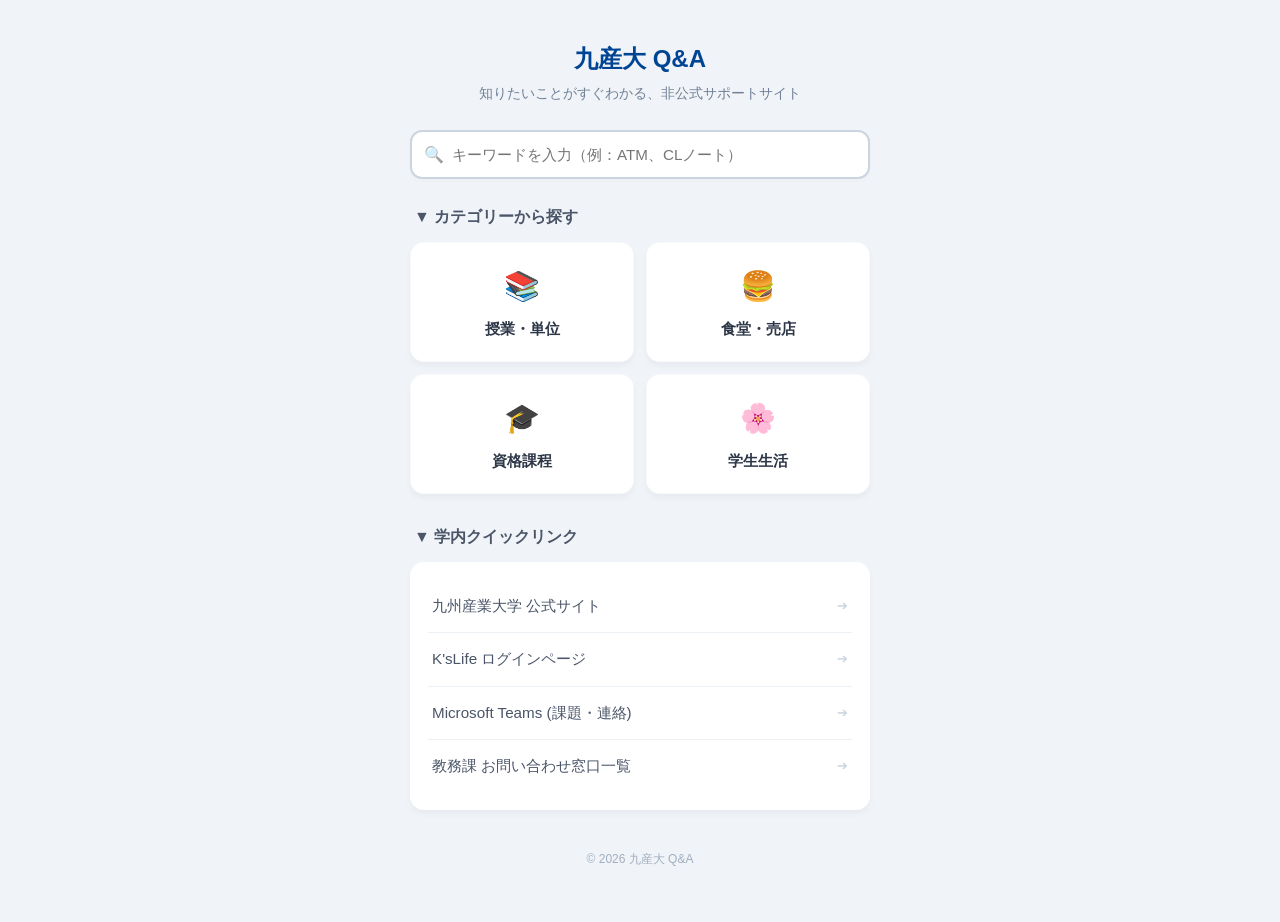
==== index.html @ 9331c020 "Add files via upload" ====
<!DOCTYPE html>
<html lang="ja">
<head>
    <meta charset="UTF-8">
    <meta name="viewport" content="width=device-width, initial-scale=1.0">
    <title>九産大生のための学生生活ガイド</title>
    <link rel="stylesheet" href="style.css">
</head>
<body>

    <div class="container">
        
        <header>
            <h1>九産大 Q&A</h1>
            <p>知りたいことがすぐわかる、非公式サポートサイト</p>
        </header>

        <div class="search-container">
            <input type="text" class="search-bar" placeholder="キーワードを入力（例：ATM、CLノート）">
        </div>

        <p class="section-title">▼ カテゴリーから探す</p>
        <div class="grid-menu">
            
            <a href="jyugyo.html" class="menu-card">
                <span class="menu-icon">📚</span>
                <span class="menu-label">授業・単位</span>
            </a>

            <a href="syokudo.html" class="menu-card">
                <span class="menu-icon">🍔</span>
                <span class="menu-label">食堂・売店</span>
            </a>

            <a href="sikaku.html" class="menu-card">
                <span class="menu-icon">🎓</span>
                <span class="menu-label">資格課程</span>
            </a>

            <a href="seikatsu.html" class="menu-card">
                <span class="menu-icon">🌸</span>
                <span class="menu-label">学生生活</span>
            </a>

        </div>

        <p class="section-title">▼ 学内クイックリンク</p>
        <div class="quick-links">
            <ul class="link-list">
                <li>
                    <a href="https://www.kyusan-u.ac.id/" target="_blank" class="link-item">
                        九州産業大学 公式サイト
                    </a>
                </li>
                <li>
                    <a href="#" target="_blank" class="link-item">
                        K'sLife ログインページ
                    </a>
                </li>
                <li>
                    <a href="#" target="_blank" class="link-item">
                        Microsoft Teams (課題・連絡)
                    </a>
                </li>
                <li>
                    <a href="#" target="_blank" class="link-item">
                        教務課 お問い合わせ窓口一覧
                    </a>
                </li>
            </ul>
        </div>

        <footer>
            <p>© 2026 九産大 Q&A</p>
        </footer>

    </div>

</body>
</html>
---- style.css ----
/* ==========================================================================
           1. 全体のベースデザイン（Color & Typography）
           ========================================================================== */
        body {
            font-family: 'Helvetica Neue', Arial, 'Hiragino Kaku Gothic ProN', 'Hiragino Sans', Meiryo, sans-serif;
            background-color: #f0f4f8; /* 爽やかで目に優しい淡いブルーグレー */
            color: #2d3748;
            margin: 0;
            padding: 0;
            line-height: 1.6;
        }

        .container {
            max-width: 500px; /* スマホで一番見やすくなる横幅 */
            margin: 0 auto;
            padding: 20px;
            box-sizing: border-box;
        }

        /* ==========================================================================
           2. ヘッダーと検索バー
           ========================================================================== */
        header {
            text-align: center;
            padding: 20px 0 10px 0;
        }

        header h1 {
            font-size: 1.5rem;
            color: #004494; /* 九産大をイメージした誠実なディープブルー */
            margin: 0 0 5px 0;
            font-weight: 700;
        }

        header p {
            font-size: 0.85rem;
            color: #718096;
            margin: 0;
        }

        .search-container {
            margin: 15px 0 25px 0;
            position: relative;
        }

        .search-bar {
            width: 100%;
            padding: 14px 15px 14px 40px; /* 左側に虫眼鏡アイコンのスペースを空ける */
            font-size: 0.95rem;
            border: 2px solid #cbd5e0;
            border-radius: 12px;
            box-sizing: border-box;
            background-color: #fff;
            box-shadow: 0 2px 4px rgba(0,0,0,0.02);
            transition: all 0.3s ease;
        }

        /* 検索バーにフォーカスが当たった時のエフェクト */
        .search-bar:focus {
            outline: none;
            border-color: #004494;
            box-shadow: 0 4px 10px rgba(0,68,148,0.15);
        }

        /* 虫眼鏡の擬似アイコン */
        .search-container::before {
            content: "🔍";
            position: absolute;
            left: 14px;
            top: 50%;
            transform: translateY(-50%);
            font-size: 1rem;
            opacity: 0.6;
        }

        /* ==========================================================================
           3. 4つのメインカテゴリー（グリッドレイアウト）
           ========================================================================== */
        .section-title {
            font-size: 1rem;
            font-weight: bold;
            color: #4a5568;
            margin: 0 0 12px 4px;
        }

        .grid-menu {
            display: grid;
            grid-template-columns: repeat(2, 1fr); /* きれいに2列に並べる */
            gap: 12px; /* ボタン同士のすき間 */
            margin-bottom: 30px;
        }

        /* 押しやすいカード型ボタン */
        .menu-card {
            background-color: #ffffff;
            border-radius: 14px;
            padding: 20px 15px;
            text-align: center;
            text-decoration: none;
            color: #2d3748;
            box-shadow: 0 4px 6px rgba(0, 0, 0, 0.04);
            transition: transform 0.2s ease, box-shadow 0.2s ease;
            border: 1px solid rgba(0,0,0,0.02);
        }

        /* タップ・クリックしたときの立体的な動き */
        .menu-card:active {
            transform: scale(0.97);
            box-shadow: 0 2px 4px rgba(0,0,0,0.02);
        }

        .menu-icon {
            font-size: 1.8rem;
            display: block;
            margin-bottom: 8px;
        }

        .menu-label {
            font-size: 0.95rem;
            font-weight: bold;
            display: block;
        }

        /* ==========================================================================
           4. 在学生のためのクイックリンク
           ========================================================================== */
        .quick-links {
            background-color: #ffffff;
            border-radius: 14px;
            padding: 18px;
            box-shadow: 0 4px 6px rgba(0, 0, 0, 0.04);
        }

        .link-list {
            list-style: none;
            padding: 0;
            margin: 0;
        }

        .link-list li {
            border-bottom: 1px solid #edf2f7;
        }

        .link-list li:last-child {
            border-bottom: none; /* 最後の線の削除 */
        }

        .link-item {
            display: flex;
            justify-content: space-between;
            align-items: center;
            padding: 14px 4px;
            text-decoration: none;
            color: #4a5568;
            font-size: 0.95rem;
            font-weight: 500;
        }

        .link-item:active {
            background-color: #f7fafc;
        }

        /* 外部リンクマーク（矢印） */
        .link-item::after {
            content: "➔";
            color: #cbd5e0;
            font-size: 0.8rem;
            transition: transform 0.2s;
        }

        .link-item:hover::after {
            color: #004494;
            transform: translateX(3px);
        }

        /* 著作権表記 */
        footer {
            text-align: center;
            font-size: 0.75rem;
            color: #a0aec0;
            margin-top: 40px;
            padding-bottom: 20px;
        }
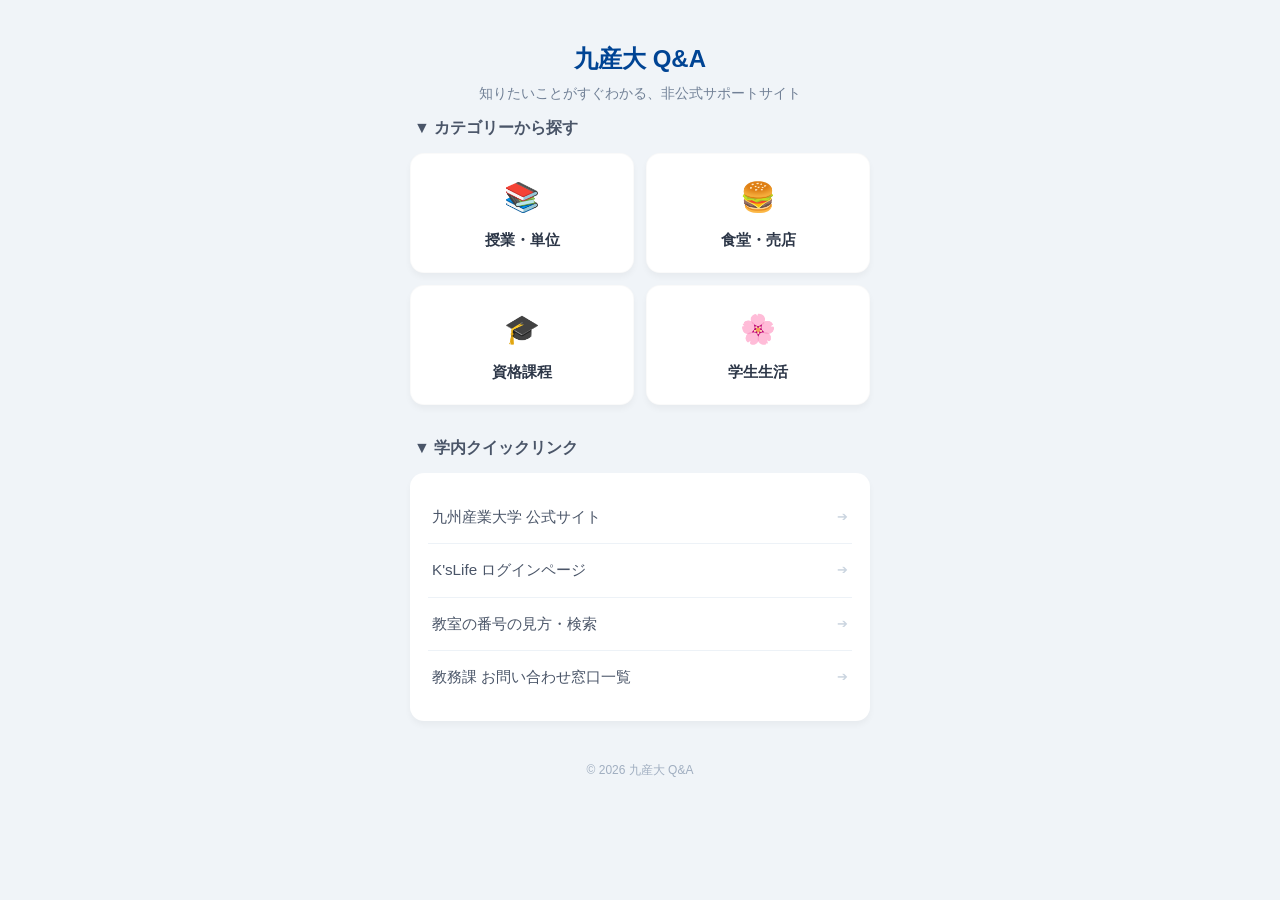
==== commit e90c5a04: "Add files via upload" ====
--- a/index.html
+++ b/index.html
@@ -14,10 +14,6 @@
             <h1>九産大 Q&A</h1>
             <p>知りたいことがすぐわかる、非公式サポートサイト</p>
         </header>
-
-        <div class="search-container">
-            <input type="text" class="search-bar" placeholder="キーワードを入力（例：ATM、CLノート）">
-        </div>
 
         <p class="section-title">▼ カテゴリーから探す</p>
         <div class="grid-menu">
@@ -48,22 +44,22 @@
         <div class="quick-links">
             <ul class="link-list">
                 <li>
-                    <a href="https://www.kyusan-u.ac.id/" target="_blank" class="link-item">
+                    <a href="https://www.kyusan-u.ac.jp/" target="_blank" class="link-item">
                         九州産業大学 公式サイト
                     </a>
                 </li>
                 <li>
-                    <a href="#" target="_blank" class="link-item">
+                    <a href="https://ksuweb.kyusan-u.ac.jp/lcu-web/?" target="_blank" class="link-item">
                         K'sLife ログインページ
                     </a>
                 </li>
                 <li>
-                    <a href="#" target="_blank" class="link-item">
-                        Microsoft Teams (課題・連絡)
+                    <a href="https://www.kyusan-u.ac.jp/eas/map/search.php" target="_blank" class="link-item">
+                        教室の番号の見方・検索
                     </a>
                 </li>
                 <li>
-                    <a href="#" target="_blank" class="link-item">
+                    <a href="https://www.kyusan-u.ac.jp/guide/inquiry/#contact" target="_blank" class="link-item">
                         教務課 お問い合わせ窓口一覧
                     </a>
                 </li>
--- a/style.css
+++ b/style.css
@@ -38,22 +38,22 @@
             margin: 0;
         }
 
-        .search-container {
+        /*/.container {
             margin: 15px 0 25px 0;
             position: relative;
         }
 
-        .search-bar {
+        /*.search-bar {
             width: 100%;
             padding: 14px 15px 14px 40px; /* 左側に虫眼鏡アイコンのスペースを空ける */
-            font-size: 0.95rem;
+            /*font-size: 0.95rem;
             border: 2px solid #cbd5e0;
             border-radius: 12px;
             box-sizing: border-box;
             background-color: #fff;
             box-shadow: 0 2px 4px rgba(0,0,0,0.02);
             transition: all 0.3s ease;
-        }
+        /*}
 
         /* 検索バーにフォーカスが当たった時のエフェクト */
         .search-bar:focus {
@@ -73,6 +73,15 @@
             opacity: 0.6;
         }
 
+        /* サイト内の画像が画面幅に自動で収まるようにする設定 */
+        .page-img {
+            width: 100%;          /* 画面の横幅いっぱいに自動で合わせる */
+            max-width: 100%;      /* 元の画像サイズより大きくはしない */
+            border-radius: 8px;   /* 画像の角を少し丸くして優しくする */
+            margin: 10px 0;       /* 画像の上下に少しすき間を空ける */
+        }
+
+        
         /* ==========================================================================
            3. 4つのメインカテゴリー（グリッドレイアウト）
            ========================================================================== */
